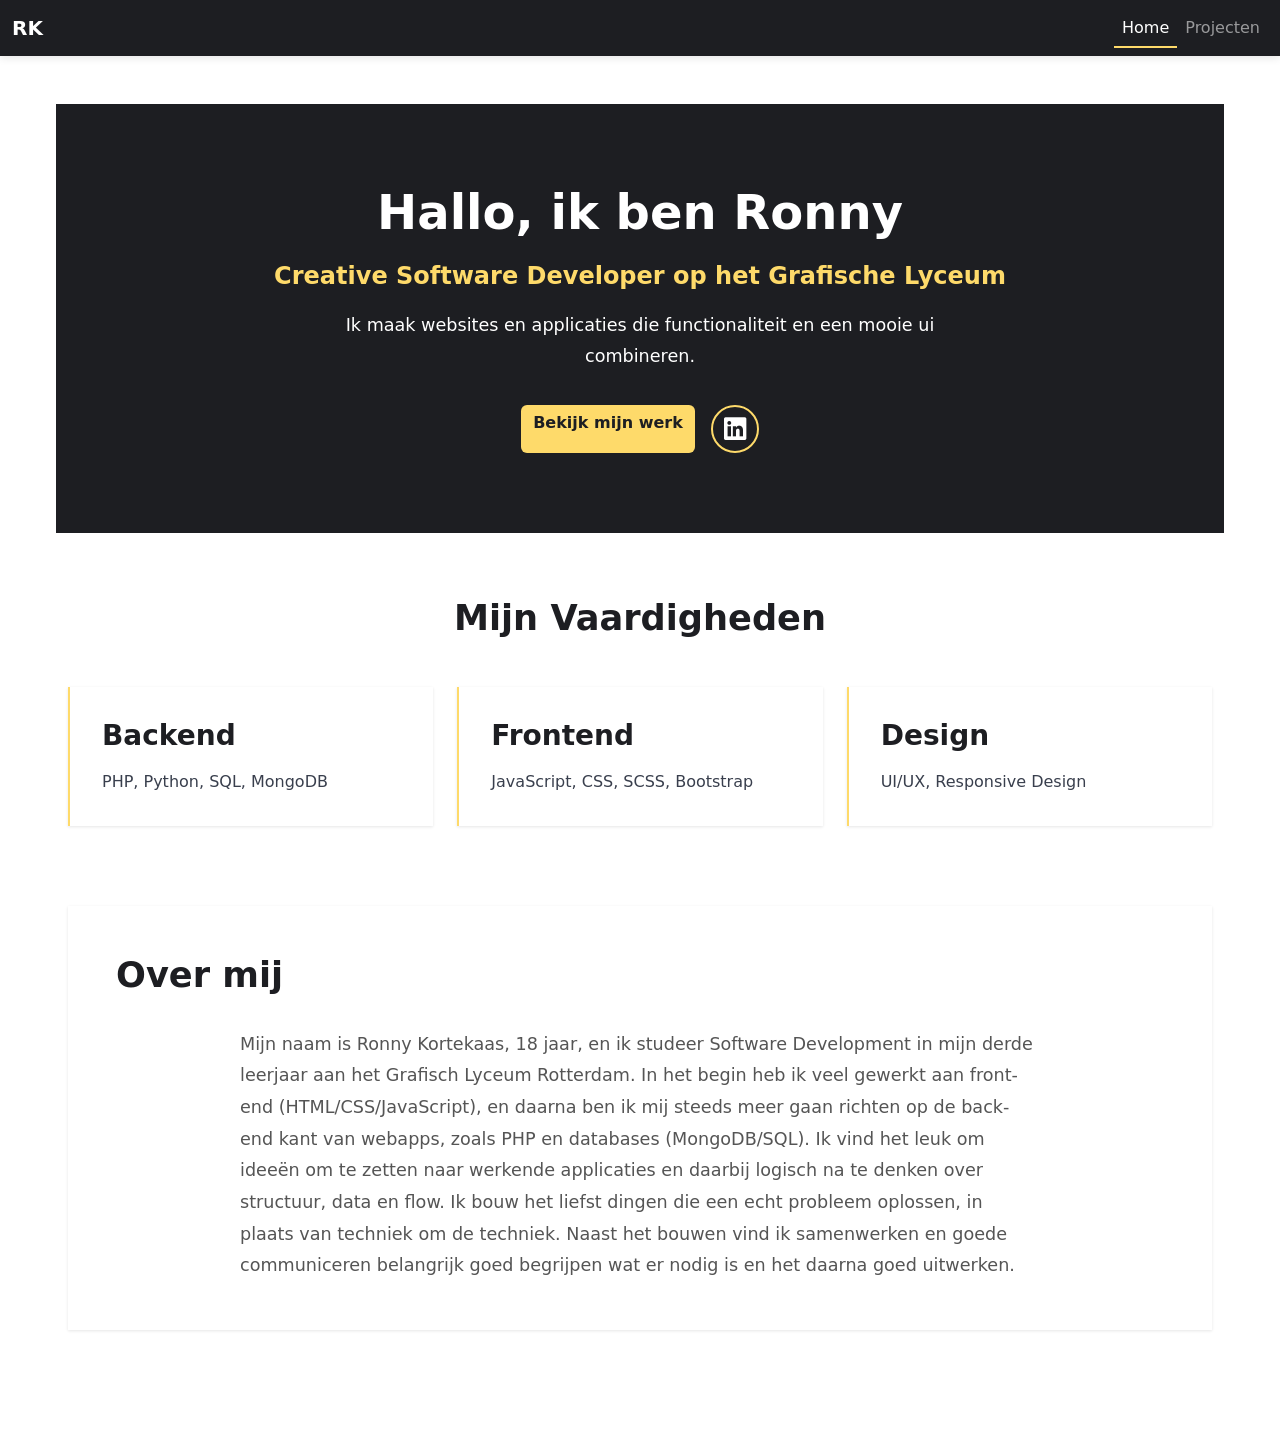
==== index.html @ 2fb8de9a "fixed the issue with file extension being captilized" ====
<!doctype html>
<html lang="nl">
  <head>
    <meta charset="UTF-8" />
    <meta name="viewport" content="width=device-width, initial-scale=1.0" />
    <title>Ronny Kortekaas - Portfolio</title>
    <link
      href="https://cdn.jsdelivr.net/npm/bootstrap@5.3.0/dist/css/bootstrap.min.css"
      rel="stylesheet"
    />
    <link
      rel="stylesheet"
      href="https://cdn.jsdelivr.net/npm/bootstrap-icons@1.11.0/font/bootstrap-icons.css"
    />
    <link rel="stylesheet" href="style.css" />
  </head>
  <body>
    <nav
      class="navbar navbar-expand-lg navbar-dark"
      style="background-color: var(--dark-slate)"
    >
      <div class="container-fluid">
        <a class="navbar-brand fw-bold" href="index.html">RK</a>
        <button
          class="navbar-toggler"
          type="button"
          data-bs-toggle="collapse"
          data-bs-target="#navbarNav"
        >
          <span class="navbar-toggler-icon"></span>
        </button>
        <div class="collapse navbar-collapse" id="navbarNav">
          <div class="navbar-nav ms-auto">
            <a class="nav-link active" href="index.html">Home</a>
            <a class="nav-link" href="projects.html">Projecten</a>
          </div>
        </div>
      </div>
    </nav>

    <main>
      <section class="hero">
        <div class="container">
          <h1>Hallo, ik ben Ronny</h1>
          <p class="tagline">
            Creative Software Developer op het Grafische Lyceum
          </p>
          <p class="description">
            Ik maak websites en applicaties die functionaliteit en een mooie ui combineren.
          </p>
          <div class="cta-buttons">
            <a href="projects.html" class="btn btn-primary">Bekijk mijn werk</a>
            <a
              href="https://www.linkedin.com/in/ronny-kortekaas-6293513a6/"
              target="_blank"
              class="btn btn-secondary btn-icon"
              ><i class="bi bi-linkedin"></i
            ></a>
          </div>
        </div>
      </section>

      <div class="container">
        <section class="skills">
          <h2>Mijn Vaardigheden</h2>
          <div class="row">
            <div class="col-md-6 col-lg-4 mb-3">
              <div class="skill-card">
                <h3>Backend</h3>
                <p>PHP, Python, SQL, MongoDB</p>
              </div>
            </div>
            <div class="col-md-6 col-lg-4 mb-3">
              <div class="skill-card">
                <h3>Frontend</h3>
                <p>JavaScript, CSS, SCSS, Bootstrap</p>
              </div>
            </div>
            <div class="col-md-6 col-lg-4 mb-3">
              <div class="skill-card">
                <h3>Design</h3>
                <p>UI/UX, Responsive Design</p>
              </div>
            </div>
          </div>
        </section>

        <section class="about">
          <h2>Over mij</h2>
          <div class="about-content">
            <p>
              Mijn naam is Ronny Kortekaas, 18 jaar, en ik studeer Software
              Development in mijn derde leerjaar aan het Grafisch Lyceum
              Rotterdam. In het begin heb ik veel gewerkt aan front-end
              (HTML/CSS/JavaScript), en daarna ben ik mij steeds meer gaan
              richten op de back-end kant van webapps, zoals PHP en databases
              (MongoDB/SQL). Ik vind het leuk om ideeën om te zetten naar
              werkende applicaties en daarbij logisch na te denken over
              structuur, data en flow. Ik bouw het liefst dingen die een echt
              probleem oplossen, in plaats van techniek om de techniek. Naast
              het bouwen vind ik samenwerken en goede communiceren belangrijk
              goed begrijpen wat er nodig is en het daarna goed uitwerken.
            </p>
          </div>
        </section>
      </div>
    </main>
    <script src="https://cdn.jsdelivr.net/npm/bootstrap@5.3.0/dist/js/bootstrap.bundle.min.js"></script>
    <script src="script.js"></script>
  </body>
</html>
---- style.css ----
:root {
    --yellow-accent: #feda6a;
    --silver-fox: #d4d4dc;
    --deep-grey: #393f4d;
    --dark-slate: #1d1e22;
}

html {
    scroll-behavior: smooth;
}

body {
    background-color: #ffffff;
    color: #333;
    overflow-x: hidden;
}

.navbar {
    transition: all 0.3s ease;
    box-shadow: 0 2px 8px rgba(0, 0, 0, 0.1);
}

.nav-link {
    transition: all 0.3s ease;
    position: relative;
    font-weight: 500;
}

.nav-link::after {
    content: '';
    position: absolute;
    bottom: 0;
    left: 0;
    width: 0;
    height: 2px;
    background-color: var(--yellow-accent);
    transition: width 0.3s ease;
}

.nav-link:hover::after {
    width: 100%;
}

.nav-link.active::after {
    width: 100%;
}

main {
    max-width: 1200px;
    margin: 0 auto;
    padding: 3rem 1rem;
}

.container {
    max-width: 1200px;
}

.hero {
    background-color: var(--dark-slate);
    color: white;
    padding: 5rem 1rem;
    margin-bottom: 4rem;
    text-align: center;
    animation: fadeInDown 0.8s ease;
}

.hero h1 {
    font-size: 3rem;
    margin-bottom: 1rem;
    font-weight: 700;
    animation: slideInUp 0.8s ease 0.2s both;
}

.tagline {
    font-size: 1.5rem;
    color: var(--yellow-accent);
    font-weight: 600;
    margin-bottom: 1rem;
}

.description {
    font-size: 1.1rem;
    margin-bottom: 2rem;
    line-height: 1.8;
    max-width: 600px;
    margin-left: auto;
    margin-right: auto;
}

.cta-buttons {
    display: flex;
    gap: 1rem;
    flex-wrap: wrap;
    justify-content: center;
}

.btn-primary {
    background-color: var(--yellow-accent);
    border: none;
    color: var(--dark-slate);
    transition: all 0.3s ease;
    font-weight: 600;
}

.btn-primary:hover {
    background-color: #e8c552;
    color: var(--dark-slate);
    transform: translateY(-2px);
    box-shadow: 0 8px 16px rgba(254, 218, 106, 0.3);
}

.btn-secondary {
    background-color: transparent;
    border: 2px solid var(--yellow-accent);
    color: white;
    transition: all 0.3s ease;
    font-weight: 600;
}

.btn-secondary:hover {
    background-color: var(--yellow-accent);
    color: var(--dark-slate);
    transform: translateY(-2px);
    box-shadow: 0 8px 16px rgba(254, 218, 106, 0.3);
}

.btn-icon {
    padding: 0.75rem 0.75rem !important;
    width: 48px;
    height: 48px;
    display: flex;
    align-items: center;
    justify-content: center;
    font-size: 1.4rem;
    border-radius: 50%;
}

.btn-icon i {
    display: flex;
    align-items: center;
    justify-content: center;
}

.skills {
    margin-bottom: 4rem;
}

.skills h2 {
    color: var(--dark-slate);
    font-size: 2.2rem;
    margin-bottom: 3rem;
    font-weight: 700;
    text-align: center;
}

.skill-card {
    background-color: white;
    padding: 2rem;
    border-left: 2px solid var(--yellow-accent);
    box-shadow: 0 1px 3px rgba(0, 0, 0, 0.1);
    transition: all 0.3s ease;
}

.skill-card:hover {
    transform: translateY(-4px);
    box-shadow: 0 8px 16px rgba(0, 0, 0, 0.15);
    border-left: 4px solid var(--yellow-accent);
}

.skill-card h3 {
    color: var(--dark-slate);
    margin-bottom: 1rem;
    font-weight: 600;
}

.skill-card p {
    color: var(--deep-grey);
    line-height: 1.6;
    margin: 0;
}

.about {
    background-color: white;
    padding: 3rem;
    margin-bottom: 4rem;
    box-shadow: 0 1px 3px rgba(0, 0, 0, 0.1);
}

.about h2 {
    color: var(--dark-slate);
    font-size: 2.2rem;
    margin-bottom: 2rem;
    font-weight: 700;
}

.about-content {
    max-width: 800px;
    margin: 0 auto;
}

.about-content p {
    color: #555;
    font-size: 1.1rem;
    line-height: 1.8;
    margin-bottom: 1.5rem;
}

.about-content p:last-child {
    margin-bottom: 0;
}

.projects-header {
    text-align: center;
    margin-bottom: 3rem;
}

.projects-header h1 {
    color: var(--dark-slate);
    font-size: 2.2rem;
    font-weight: 700;
    margin-bottom: 1rem;
}

.projects-header p {
    color: var(--deep-grey);
    font-size: 1.1rem;
}

.projects-grid {
    display: grid;
    grid-template-columns: repeat(auto-fill, minmax(300px, 1fr));
    gap: 2rem;
    margin-bottom: 3rem;
}

.project-card {
    background-color: white;
    box-shadow: 0 1px 3px rgba(0, 0, 0, 0.1);
    cursor: pointer;
    transition: all 0.3s cubic-bezier(0.25, 0.46, 0.45, 0.94);
    overflow: hidden;
}

.project-card:hover {
    transform: translateY(-6px);
    box-shadow: 0 12px 24px rgba(0, 0, 0, 0.2);
}

.project-card-image {
    width: 100%;
    height: 150px;
    background-color: #f0f0f0;
    border-bottom: 1px solid #e0e0e0;
    transition: background-color 0.3s ease;
}

.project-card:hover .project-card-image {
    background-color: #e8e8e8;
}

.project-card-content {
    padding: 1.5rem;
}

.project-card h3 {
    color: var(--dark-slate);
    margin-bottom: 0.75rem;
    font-weight: 600;
    font-size: 1.2rem;
}

.project-card p {
    color: var(--deep-grey);
    font-size: 0.95rem;
    line-height: 1.6;
    margin-bottom: 1rem;
}

.project-tech {
    display: flex;
    flex-wrap: wrap;
    gap: 0.5rem;
}

.tech-tag {
    background-color: #f0f0f0;
    color: var(--dark-slate);
    padding: 0.25rem 0.75rem;
    font-size: 0.8rem;
    font-weight: 500;
    border: 1px solid #ddd;
    transition: all 0.2s ease;
}

.tech-tag:hover {
    background-color: var(--yellow-accent);
    color: var(--dark-slate);
    border-color: var(--yellow-accent);
}

.modal {
    display: none;
    position: fixed;
    top: 0;
    left: 0;
    width: 100%;
    height: 100%;
    background-color: rgba(0, 0, 0, 0.7);
    z-index: 1000;
    align-items: center;
    justify-content: center;
    animation: fadeIn 0.3s ease;
}

.modal.active {
    display: flex;
}

.modal-content {
    background-color: white;
    padding: 2rem;
    max-width: 600px;
    max-height: 80vh;
    overflow-y: auto;
    position: relative;
    animation: slideInUp 0.4s ease;
}

.modal-close {
    position: absolute;
    top: 1rem;
    right: 1rem;
    font-size: 2rem;
    cursor: pointer;
    color: var(--deep-grey);
    background: none;
    border: none;
    padding: 0;
    line-height: 1;
    width: auto;
    height: auto;
}

.project-detail-title {
    color: var(--dark-slate);
    font-size: 1.8rem;
    margin-bottom: 1rem;
    font-weight: 700;
}

.project-detail-description {
    color: #555;
    margin-bottom: 1.5rem;
    line-height: 1.8;
    font-size: 1rem;
}

.project-detail-tech {
    margin-bottom: 1.5rem;
}

.project-detail-tech h4 {
    color: var(--dark-slate);
    margin-bottom: 0.75rem;
    font-weight: 600;
}

.project-links {
    display: flex;
    gap: 1rem;
}

.project-links a {
    padding: 0.5rem 1rem;
    background-color: var(--dark-slate);
    color: white;
    text-decoration: none;
    font-size: 0.95rem;
    transition: all 0.3s ease;
    border: none;
    display: inline-block;
    cursor: pointer;
    font-weight: 600;
}

.project-links a:hover {
    background-color: var(--yellow-accent);
    color: var(--dark-slate);
    text-decoration: none;
    transform: translateY(-2px);
    box-shadow: 0 6px 12px rgba(254, 218, 106, 0.3);
}

@keyframes fadeInDown {
    from {
        opacity: 0;
        transform: translateY(-30px);
    }
    to {
        opacity: 1;
        transform: translateY(0);
    }
}

@keyframes slideInUp {
    from {
        opacity: 0;
        transform: translateY(30px);
    }
    to {
        opacity: 1;
        transform: translateY(0);
    }
}

@keyframes fadeIn {
    from {
        opacity: 0;
    }
    to {
        opacity: 1;
    }
}

@media (max-width: 768px) {
    .hero h1 {
        font-size: 2rem;
    }

    .tagline {
        font-size: 1.2rem;
    }

    .cta-buttons {
        flex-direction: column;
        align-items: center;
    }

    .projects-grid {
        grid-template-columns: 1fr;
    }

    .modal-content {
        max-width: 90%;
        margin: 1rem;
    }
}

.tech-icon {
  width: 1em;
  height: 1em;
  vertical-align: middle;
}
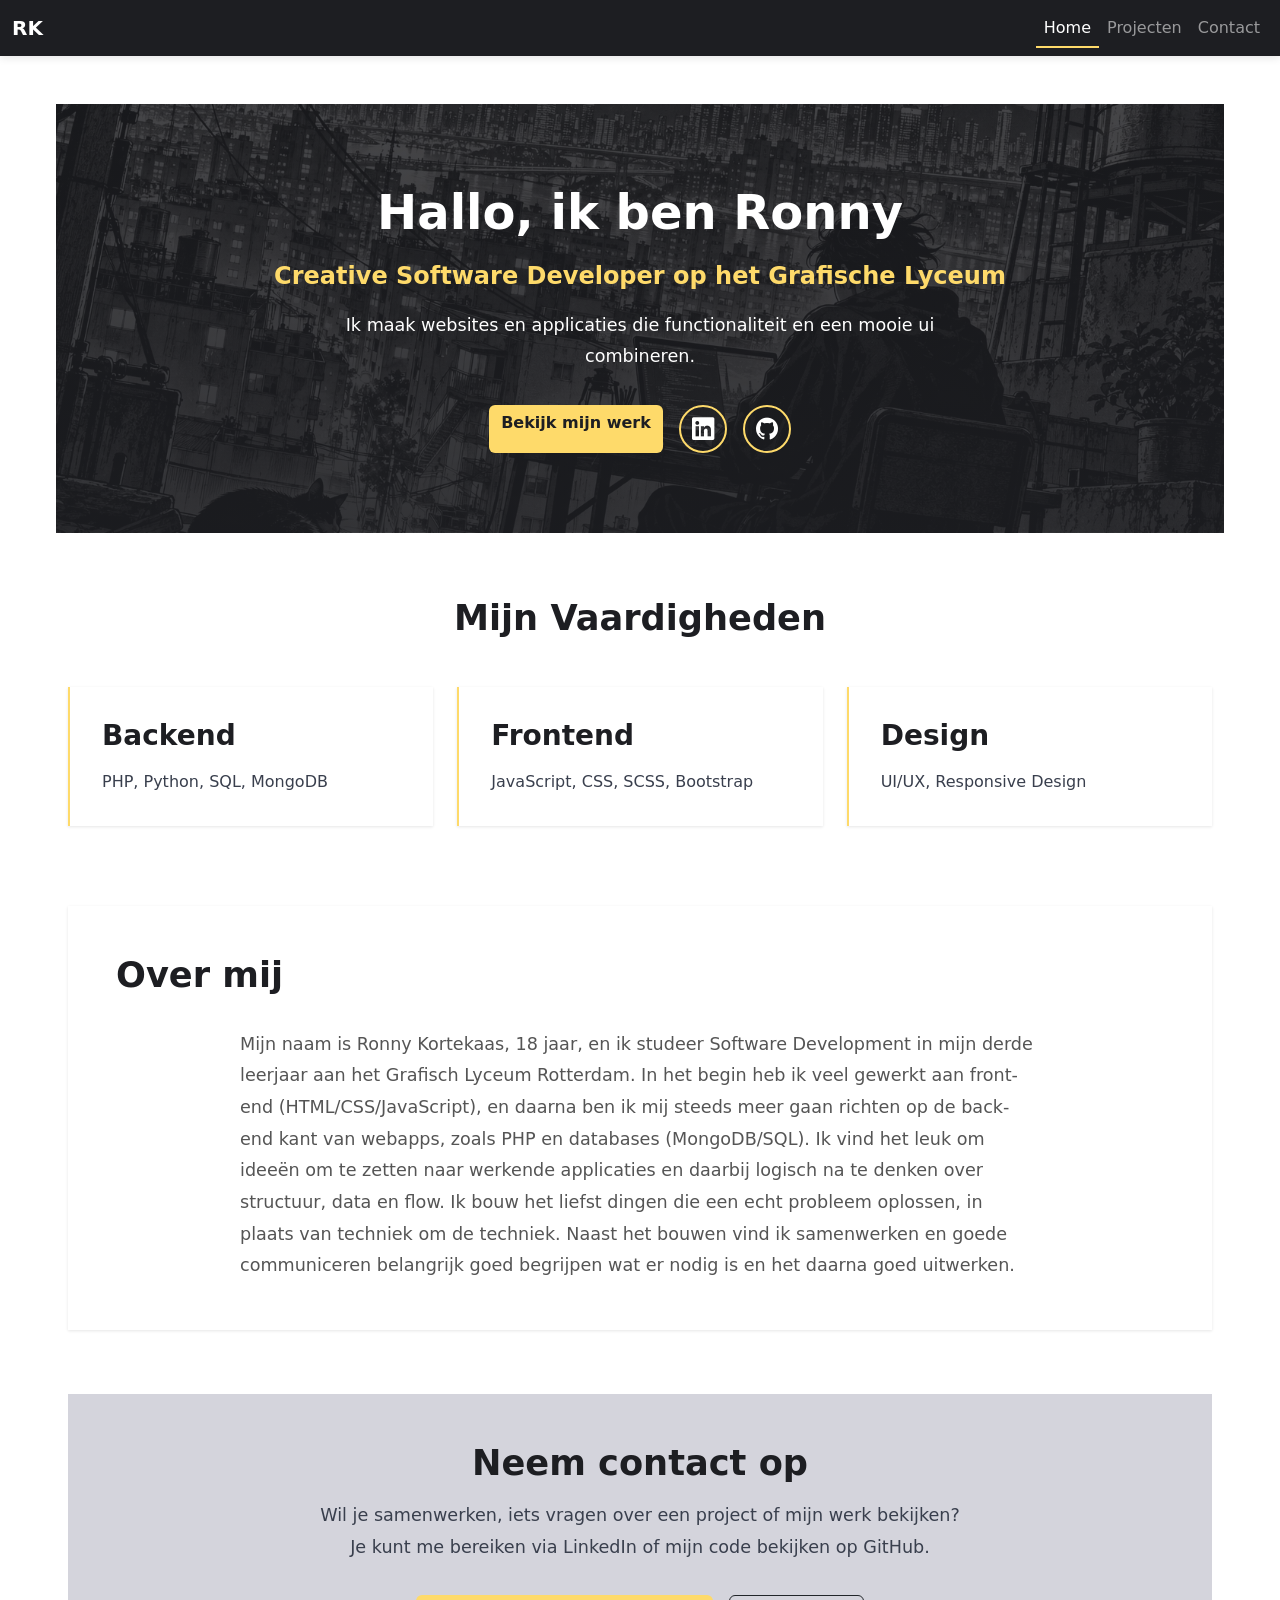
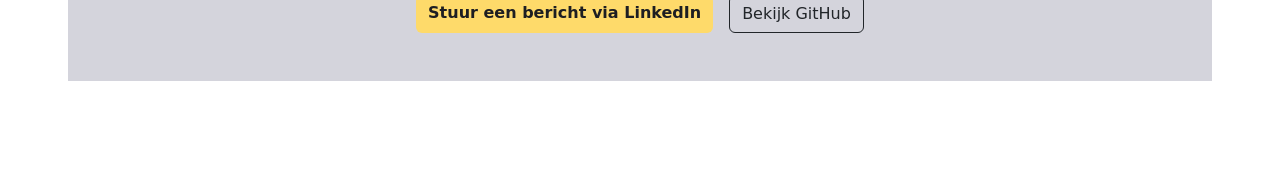
==== commit 9de5fffe: "feat: improve portfolio homepage" ====
--- a/index.html
+++ b/index.html
@@ -4,6 +4,7 @@
     <meta charset="UTF-8" />
     <meta name="viewport" content="width=device-width, initial-scale=1.0" />
     <title>Ronny Kortekaas - Portfolio</title>
+    <link rel="icon" href="favicon.svg" type="image/svg+xml" />
     <link
       href="https://cdn.jsdelivr.net/npm/bootstrap@5.3.0/dist/css/bootstrap.min.css"
       rel="stylesheet"
@@ -26,6 +27,9 @@
           type="button"
           data-bs-toggle="collapse"
           data-bs-target="#navbarNav"
+          aria-controls="navbarNav"
+          aria-expanded="false"
+          aria-label="Navigatie openen"
         >
           <span class="navbar-toggler-icon"></span>
         </button>
@@ -33,13 +37,14 @@
           <div class="navbar-nav ms-auto">
             <a class="nav-link active" href="index.html">Home</a>
             <a class="nav-link" href="projects.html">Projecten</a>
+            <a class="nav-link" href="#contact">Contact</a>
           </div>
         </div>
       </div>
     </nav>
 
     <main>
-      <section class="hero">
+      <section class="hero hero--rooftop">
         <div class="container">
           <h1>Hallo, ik ben Ronny</h1>
           <p class="tagline">
@@ -53,8 +58,18 @@
             <a
               href="https://www.linkedin.com/in/ronny-kortekaas-6293513a6/"
               target="_blank"
+              rel="noopener noreferrer"
+              aria-label="Bekijk mijn LinkedIn-profiel (opent in een nieuw tabblad)"
               class="btn btn-secondary btn-icon"
-              ><i class="bi bi-linkedin"></i
+              ><i class="bi bi-linkedin" aria-hidden="true"></i
+            ></a>
+            <a
+              href="https://github.com/102381"
+              target="_blank"
+              rel="noopener noreferrer"
+              aria-label="Bekijk mijn GitHub-profiel (opent in een nieuw tabblad)"
+              class="btn btn-secondary btn-icon"
+              ><i class="bi bi-github" aria-hidden="true"></i
             ></a>
           </div>
         </div>
@@ -103,6 +118,31 @@
             </p>
           </div>
         </section>
+
+        <section id="contact" class="contact">
+          <h2>Neem contact op</h2>
+          <p>
+            Wil je samenwerken, iets vragen over een project of mijn werk
+            bekijken? Je kunt me bereiken via LinkedIn of mijn code bekijken
+            op GitHub.
+          </p>
+          <div class="cta-buttons">
+            <a
+              href="https://www.linkedin.com/in/ronny-kortekaas-6293513a6/"
+              target="_blank"
+              rel="noopener noreferrer"
+              class="btn btn-primary"
+              >Stuur een bericht via LinkedIn</a
+            >
+            <a
+              href="https://github.com/102381"
+              target="_blank"
+              rel="noopener noreferrer"
+              class="btn btn-outline-dark"
+              >Bekijk GitHub</a
+            >
+          </div>
+        </section>
       </div>
     </main>
     <script src="https://cdn.jsdelivr.net/npm/bootstrap@5.3.0/dist/js/bootstrap.bundle.min.js"></script>
--- a/style.css
+++ b/style.css
@@ -62,6 +62,19 @@
     margin-bottom: 4rem;
     text-align: center;
     animation: fadeInDown 0.8s ease;
+    position: relative;
+    overflow: hidden;
+}
+
+.hero--rooftop {
+    background-image: linear-gradient(rgba(29, 30, 34, 0.82), rgba(29, 30, 34, 0.9)), url("manga-rooftop.webp");
+    background-position: center;
+    background-size: cover;
+}
+
+.hero > .container {
+    position: relative;
+    z-index: 1;
 }
 
 .hero h1 {
@@ -209,6 +222,28 @@
     margin-bottom: 0;
 }
 
+.contact {
+    background-color: var(--silver-fox);
+    margin-bottom: 4rem;
+    padding: 3rem;
+    text-align: center;
+}
+
+.contact h2 {
+    color: var(--dark-slate);
+    font-size: 2.2rem;
+    font-weight: 700;
+    margin-bottom: 1rem;
+}
+
+.contact p {
+    color: var(--deep-grey);
+    font-size: 1.1rem;
+    line-height: 1.8;
+    margin: 0 auto 2rem;
+    max-width: 650px;
+}
+
 .projects-header {
     text-align: center;
     margin-bottom: 3rem;
@@ -235,10 +270,20 @@
 
 .project-card {
     background-color: white;
+    border: none;
     box-shadow: 0 1px 3px rgba(0, 0, 0, 0.1);
     cursor: pointer;
+    font: inherit;
+    padding: 0;
+    text-align: left;
     transition: all 0.3s cubic-bezier(0.25, 0.46, 0.45, 0.94);
+    width: 100%;
     overflow: hidden;
+}
+
+.project-card:focus-visible {
+    outline: 3px solid var(--yellow-accent);
+    outline-offset: 3px;
 }
 
 .project-card:hover {
@@ -341,6 +386,11 @@
     height: auto;
 }
 
+.modal-close:focus-visible {
+    outline: 3px solid var(--yellow-accent);
+    outline-offset: 3px;
+}
+
 .project-detail-title {
     color: var(--dark-slate);
     font-size: 1.8rem;
@@ -444,10 +494,15 @@
         max-width: 90%;
         margin: 1rem;
     }
+
+    .about,
+    .contact {
+        padding: 2rem 1.5rem;
+    }
 }
 
 .tech-icon {
   width: 1em;
   height: 1em;
   vertical-align: middle;
-}+}
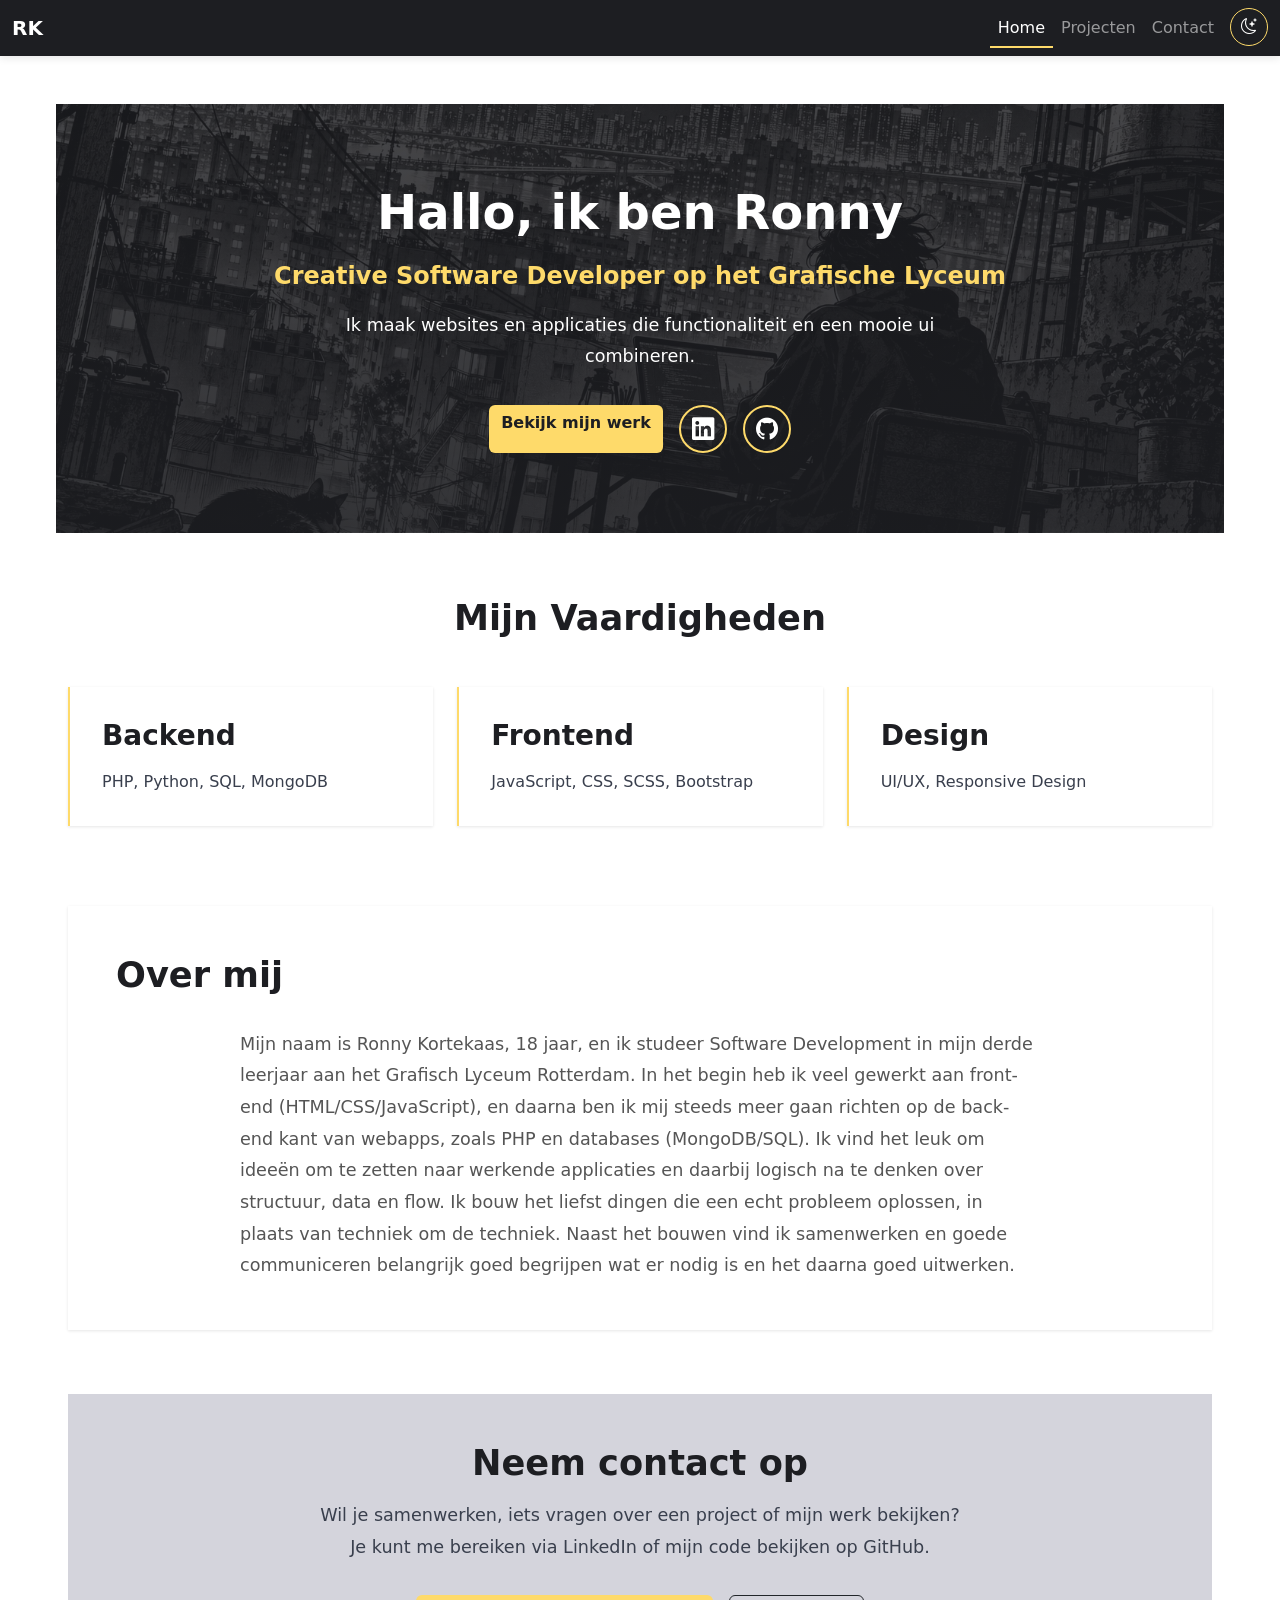
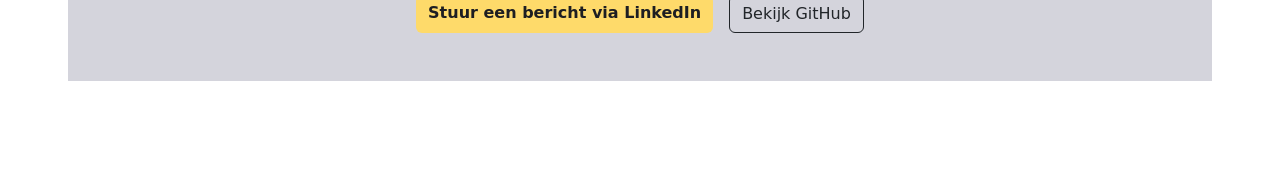
==== commit 6f40d6bd: "feat: add dark mode" ====
--- a/index.html
+++ b/index.html
@@ -4,7 +4,7 @@
     <meta charset="UTF-8" />
     <meta name="viewport" content="width=device-width, initial-scale=1.0" />
     <title>Ronny Kortekaas - Portfolio</title>
-    <link rel="icon" href="favicon.svg" type="image/svg+xml" />
+    <link rel="icon" href="assets/favicon.svg" type="image/svg+xml" />
     <link
       href="https://cdn.jsdelivr.net/npm/bootstrap@5.3.0/dist/css/bootstrap.min.css"
       rel="stylesheet"
@@ -13,7 +13,7 @@
       rel="stylesheet"
       href="https://cdn.jsdelivr.net/npm/bootstrap-icons@1.11.0/font/bootstrap-icons.css"
     />
-    <link rel="stylesheet" href="style.css" />
+    <link rel="stylesheet" href="style/main.css" />
   </head>
   <body>
     <nav
@@ -38,6 +38,9 @@
             <a class="nav-link active" href="index.html">Home</a>
             <a class="nav-link" href="projects.html">Projecten</a>
             <a class="nav-link" href="#contact">Contact</a>
+            <button class="theme-toggle" type="button" aria-label="Schakel donkere modus in" aria-pressed="false">
+              <i class="bi bi-moon-stars" aria-hidden="true"></i>
+            </button>
           </div>
         </div>
       </div>
@@ -146,6 +149,6 @@
       </div>
     </main>
     <script src="https://cdn.jsdelivr.net/npm/bootstrap@5.3.0/dist/js/bootstrap.bundle.min.js"></script>
-    <script src="script.js"></script>
+    <script src="scripts/script.js"></script>
   </body>
 </html>
--- a/style/main.css
+++ b/style/main.css
@@ -0,0 +1,7 @@
+@import url("base.css");
+@import url("navigation.css");
+@import url("home.css");
+@import url("projects.css");
+@import url("modal.css");
+@import url("responsive.css");
+@import url("theme.css");
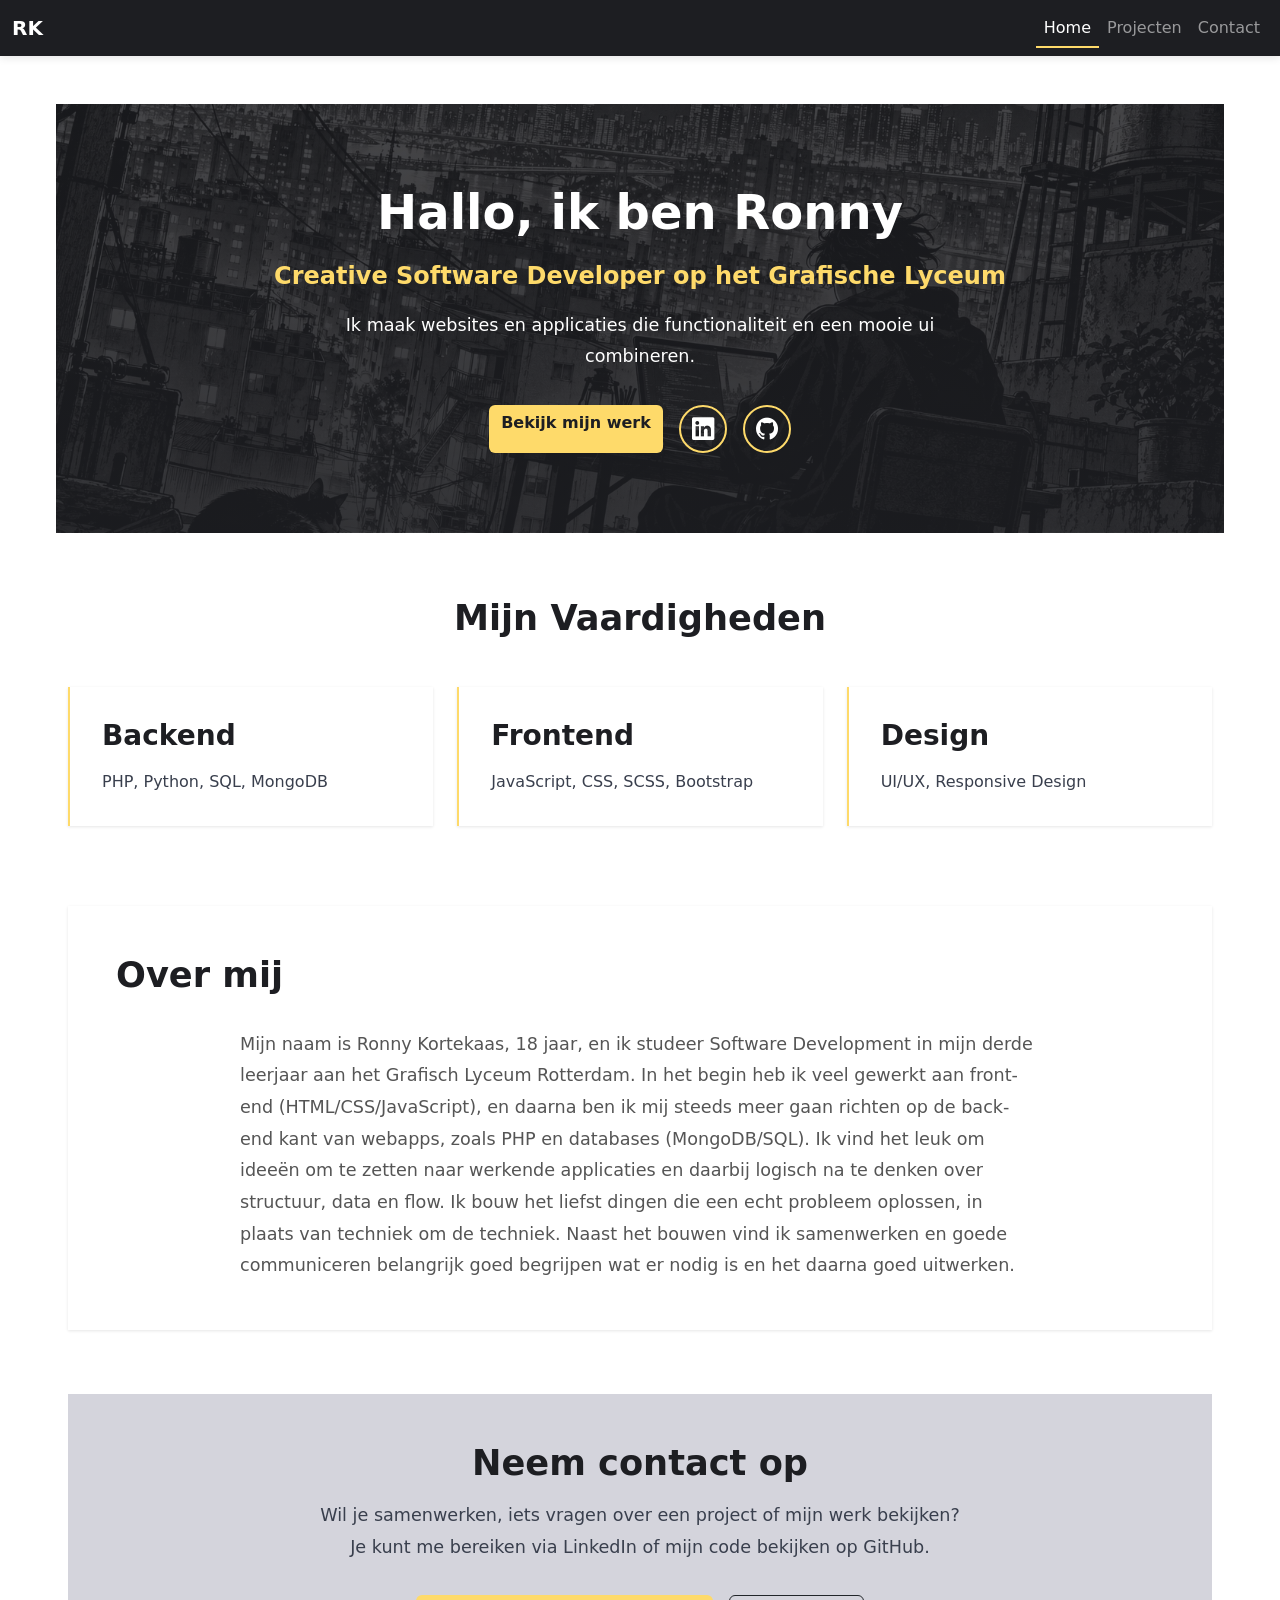
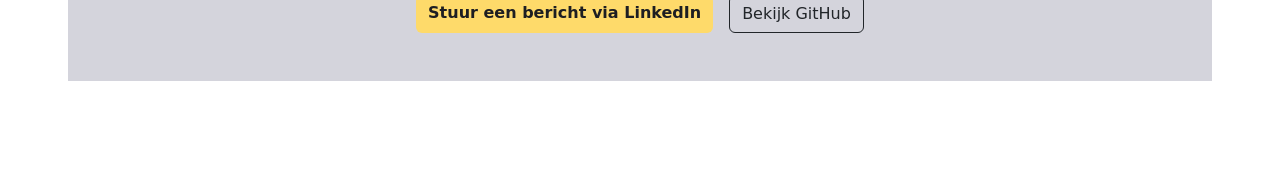
==== commit 5628254e: "feat: add seo metadata" ====
--- a/index.html
+++ b/index.html
@@ -4,6 +4,12 @@
     <meta charset="UTF-8" />
     <meta name="viewport" content="width=device-width, initial-scale=1.0" />
     <title>Ronny Kortekaas - Portfolio</title>
+    <meta name="description" content="Portfolio van Ronny Kortekaas, software developer in opleiding. Bekijk projecten in webdevelopment, PHP, JavaScript en Python." />
+    <meta name="author" content="Ronny Kortekaas" />
+    <meta name="theme-color" content="#1d1e22" />
+    <meta property="og:title" content="Ronny Kortekaas - Portfolio" />
+    <meta property="og:description" content="Bekijk projecten van Ronny Kortekaas in webdevelopment, PHP, JavaScript en Python." />
+    <meta property="og:type" content="website" />
     <link rel="icon" href="assets/favicon.svg" type="image/svg+xml" />
     <link
       href="https://cdn.jsdelivr.net/npm/bootstrap@5.3.0/dist/css/bootstrap.min.css"
@@ -38,9 +44,6 @@
             <a class="nav-link active" href="index.html">Home</a>
             <a class="nav-link" href="projects.html">Projecten</a>
             <a class="nav-link" href="#contact">Contact</a>
-            <button class="theme-toggle" type="button" aria-label="Schakel donkere modus in" aria-pressed="false">
-              <i class="bi bi-moon-stars" aria-hidden="true"></i>
-            </button>
           </div>
         </div>
       </div>
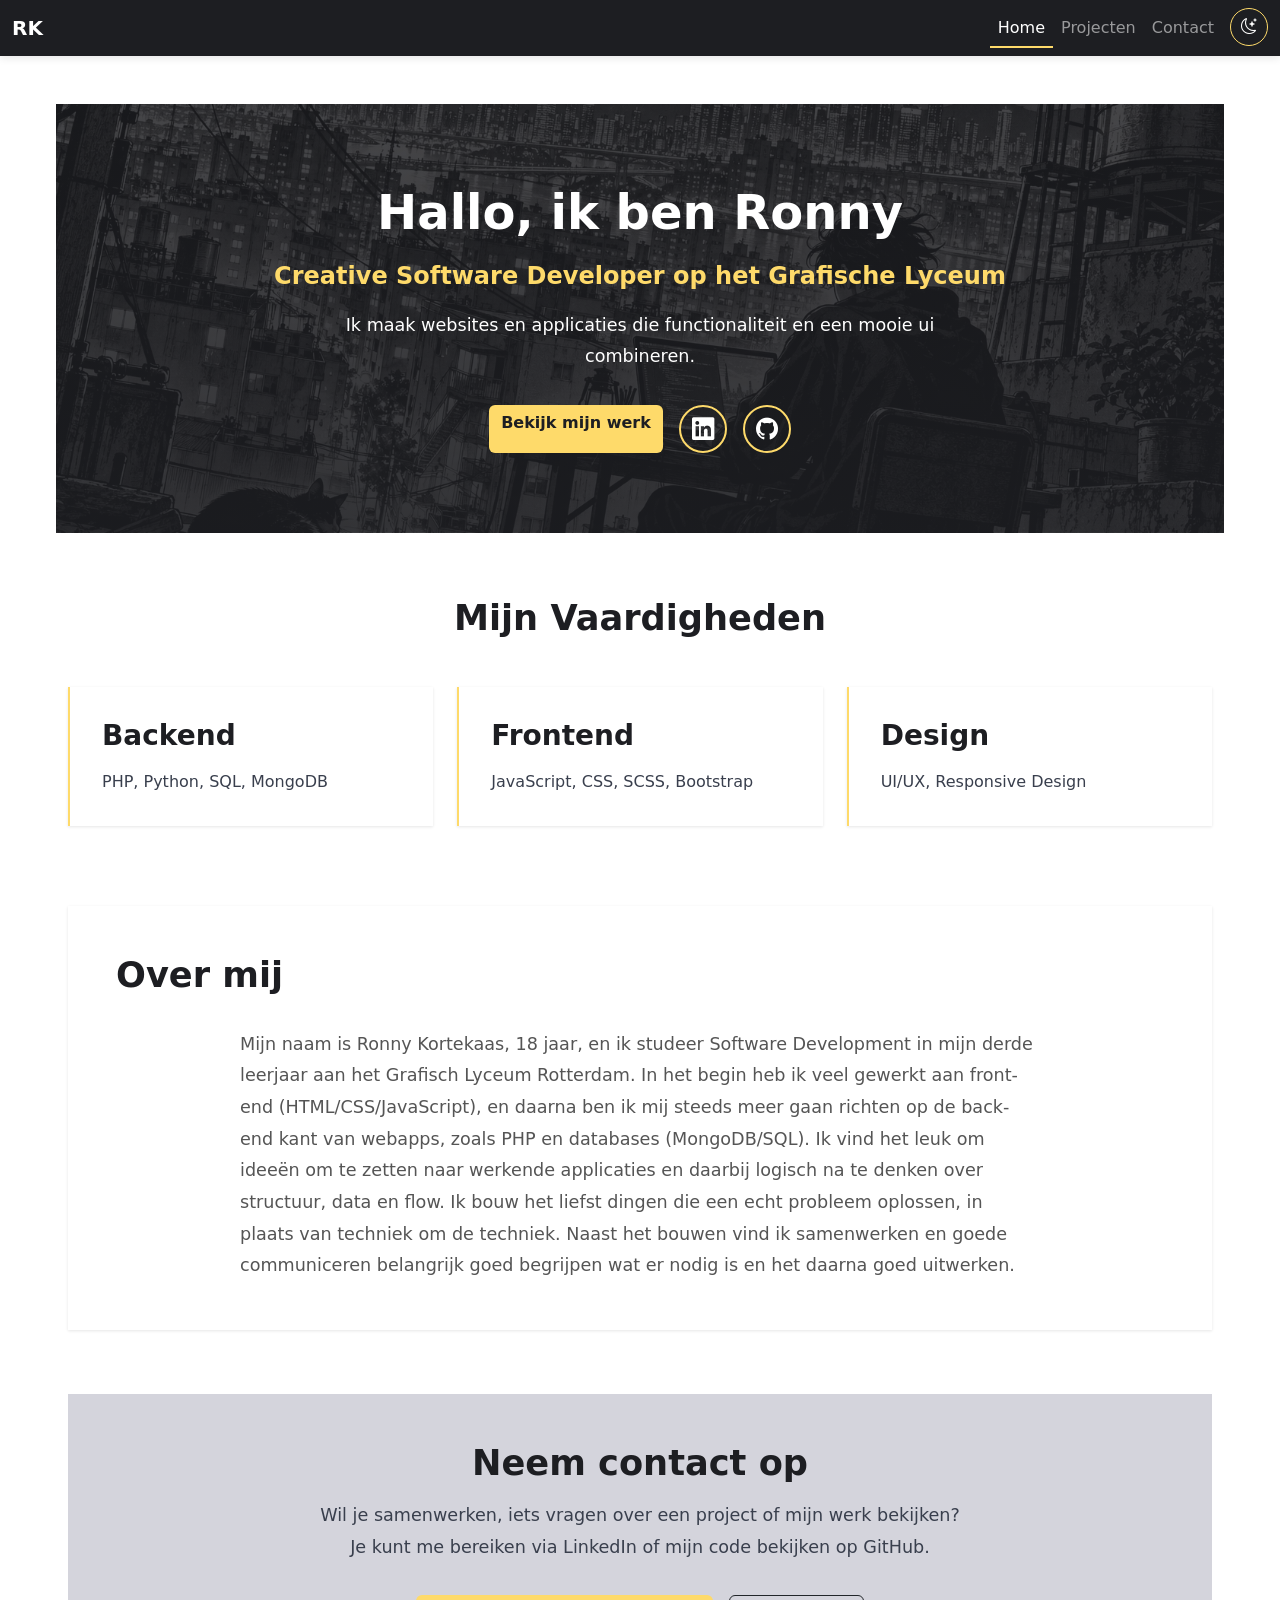
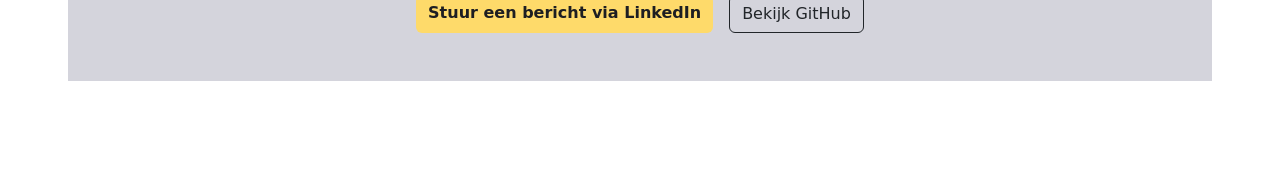
==== commit 6c02699c: "Merge pull request #6 from 102381/refactor/assets-and-styles feat: add dark mode" ====
--- a/index.html
+++ b/index.html
@@ -44,6 +44,9 @@
             <a class="nav-link active" href="index.html">Home</a>
             <a class="nav-link" href="projects.html">Projecten</a>
             <a class="nav-link" href="#contact">Contact</a>
+            <button class="theme-toggle" type="button" aria-label="Schakel donkere modus in" aria-pressed="false">
+              <i class="bi bi-moon-stars" aria-hidden="true"></i>
+            </button>
           </div>
         </div>
       </div>
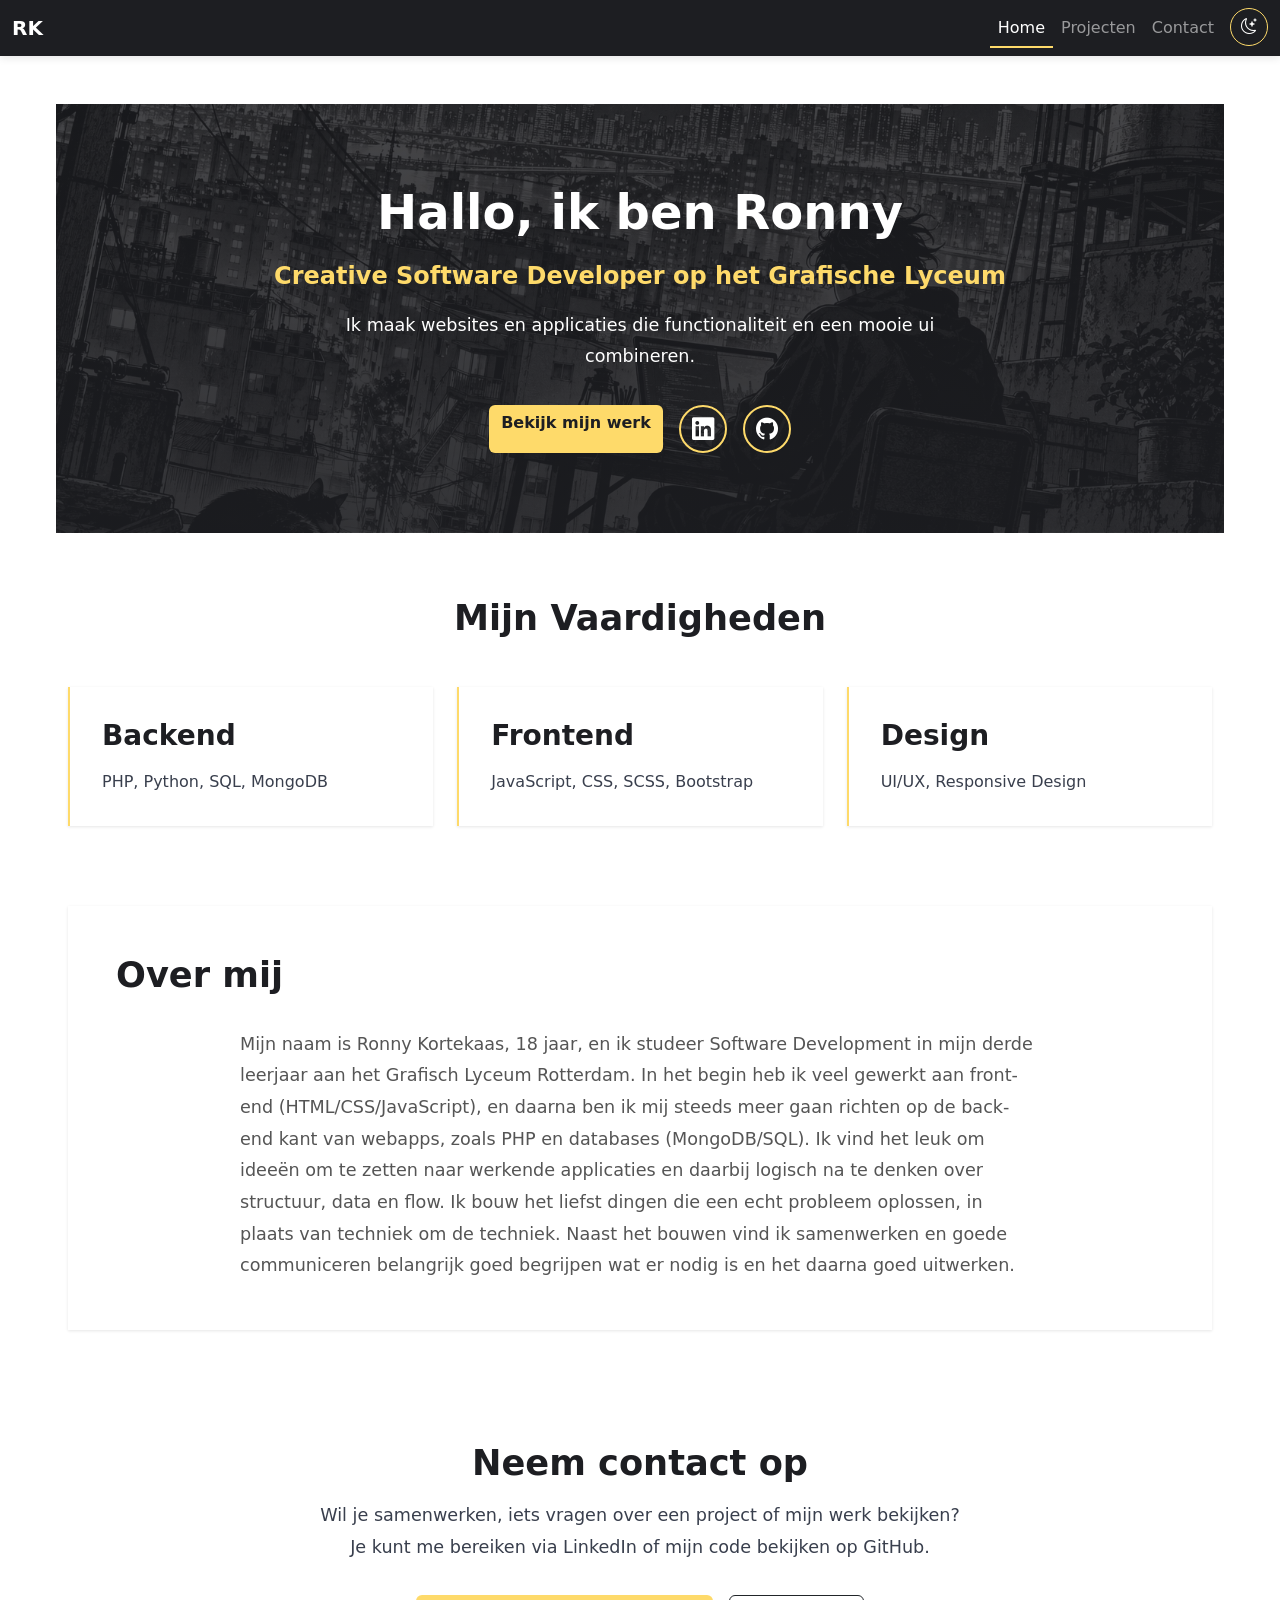
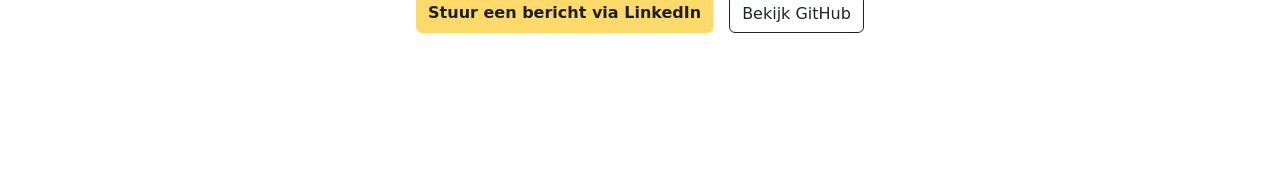
==== commit 88f75132: "fix button contrast in darkmode" ====
--- a/index.html
+++ b/index.html
@@ -147,7 +147,7 @@
               href="https://github.com/102381"
               target="_blank"
               rel="noopener noreferrer"
-              class="btn btn-outline-dark"
+              class="btn btn-outline-dark btn-github"
               >Bekijk GitHub</a
             >
           </div>
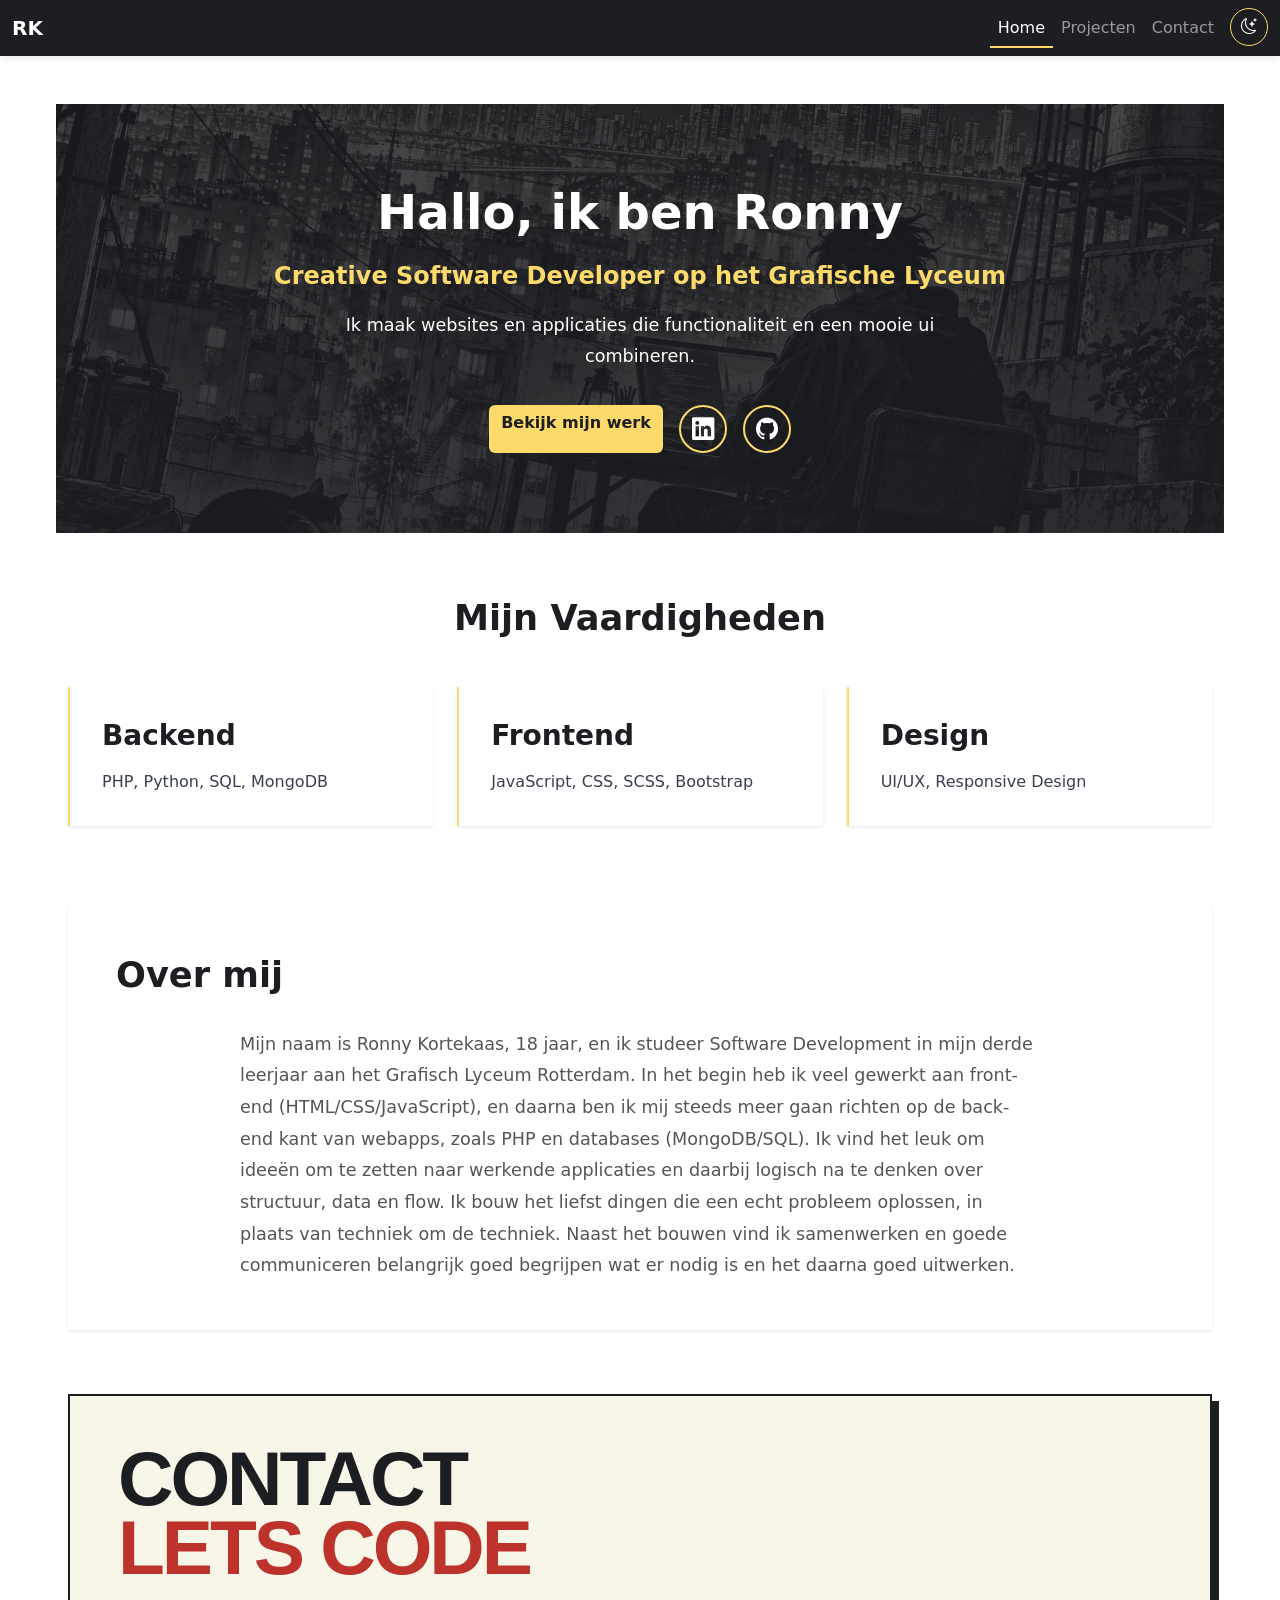
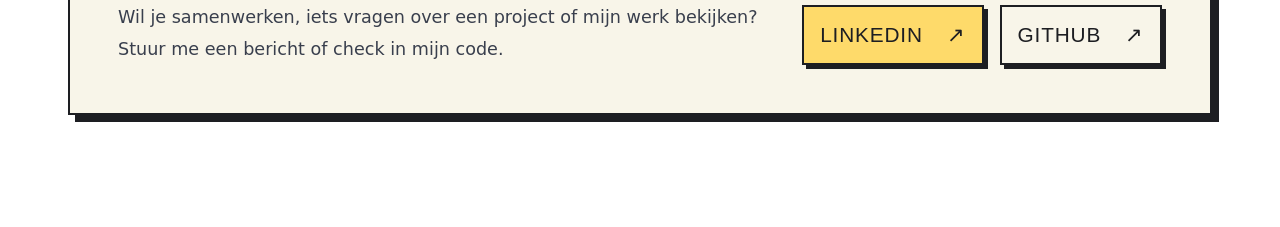
==== commit 71a3d4ec: "stylize the contact card with a TOON/manga vibe cause we love manga and comics" ====
--- a/index.html
+++ b/index.html
@@ -129,27 +129,30 @@
         </section>
 
         <section id="contact" class="contact">
-          <h2>Neem contact op</h2>
-          <p>
-            Wil je samenwerken, iets vragen over een project of mijn werk
-            bekijken? Je kunt me bereiken via LinkedIn of mijn code bekijken
-            op GitHub.
-          </p>
-          <div class="cta-buttons">
+          <div class="contact-layout">
+            <div class="contact-copy">
+              <h2>Contact<span>LETS CODE</span></h2>
+              <p>
+                Wil je samenwerken, iets vragen over een project of mijn werk
+                bekijken? Stuur me een bericht of check in mijn code.
+              </p>
+            </div>
+            <div class="contact-actions">
             <a
               href="https://www.linkedin.com/in/ronny-kortekaas-6293513a6/"
               target="_blank"
               rel="noopener noreferrer"
-              class="btn btn-primary"
-              >Stuur een bericht via LinkedIn</a
+                class="btn contact-linkedin"
+                >LinkedIn <span aria-hidden="true">↗</span></a
             >
             <a
               href="https://github.com/102381"
               target="_blank"
               rel="noopener noreferrer"
-              class="btn btn-outline-dark btn-github"
-              >Bekijk GitHub</a
+                class="btn btn-github contact-github"
+                >GitHub <span aria-hidden="true">↗</span></a
             >
+            </div>
           </div>
         </section>
       </div>
